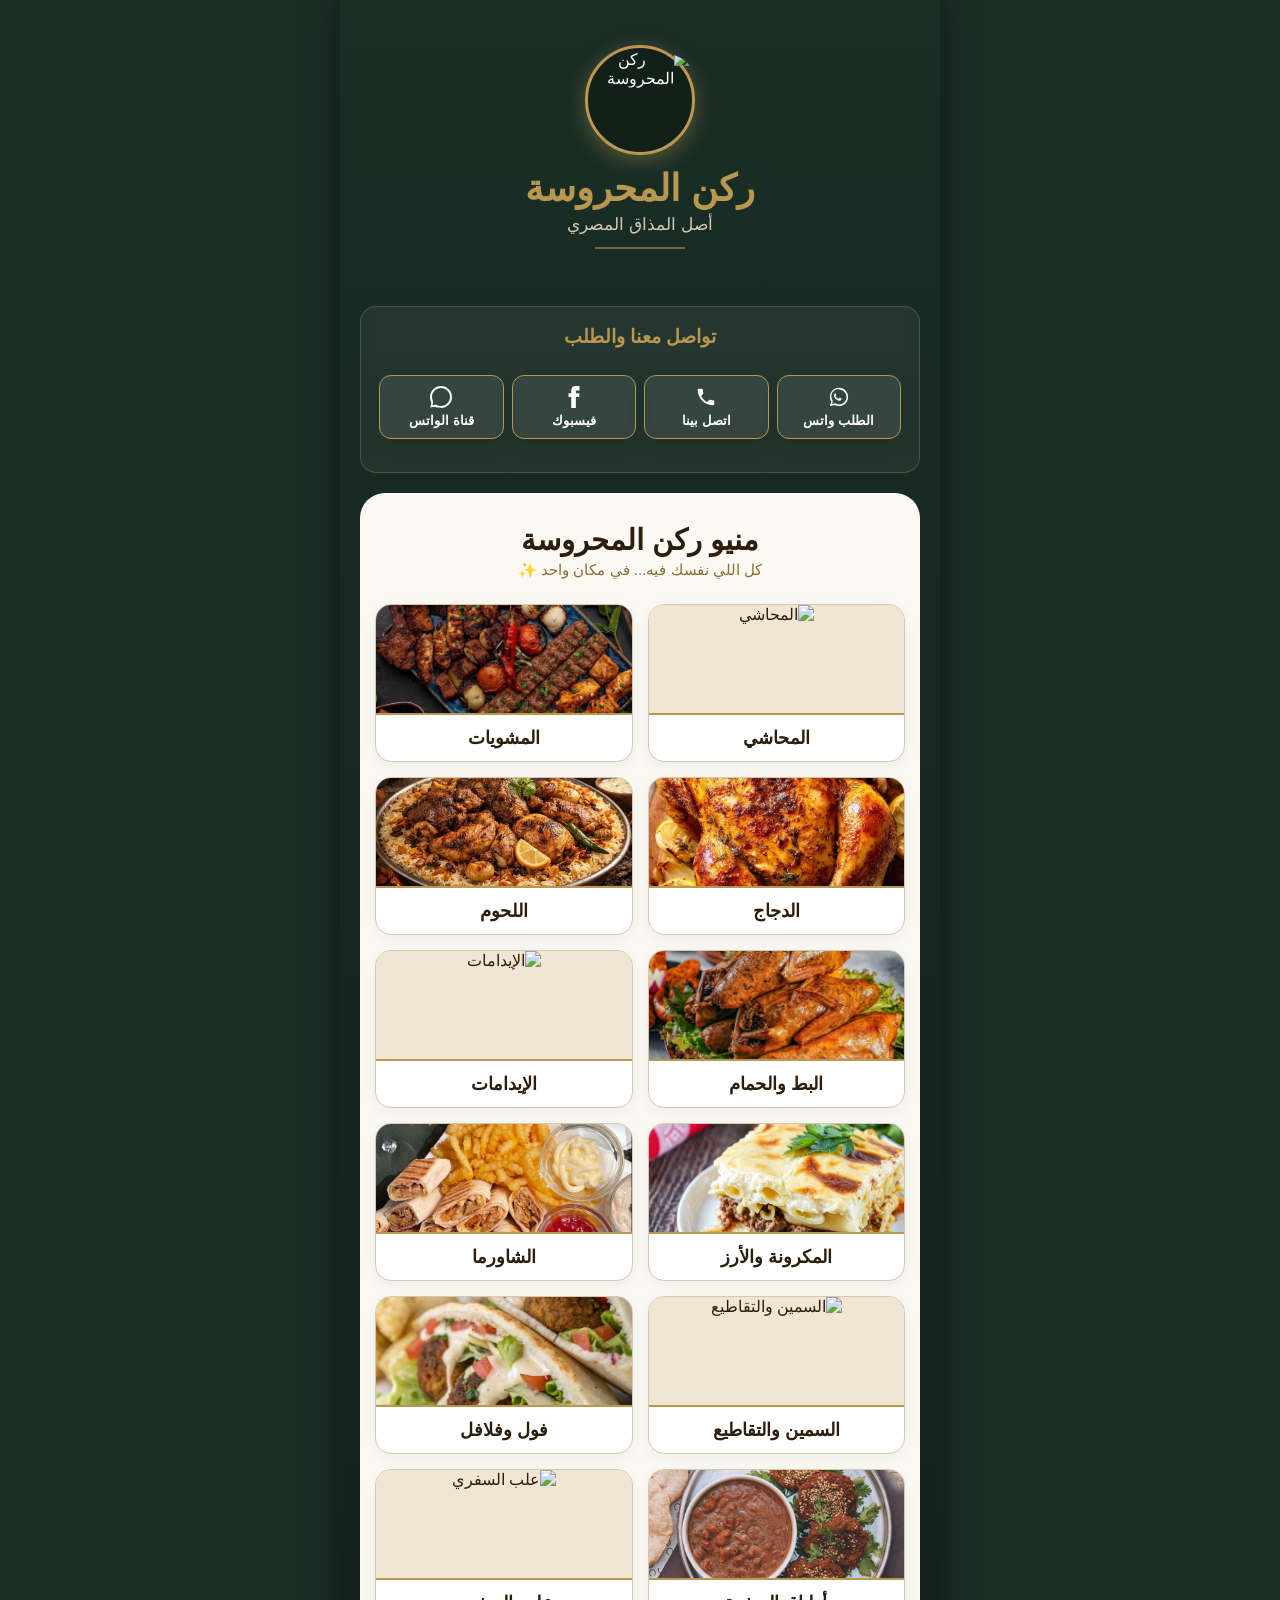
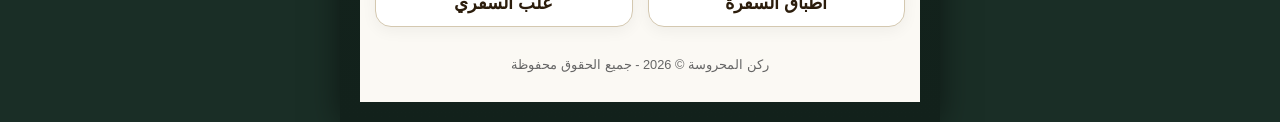
==== index.html @ 1aecfe19 "update home page to gird card layout with clear images" ====
<!DOCTYPE html>
<html lang="ar" dir="rtl">
<head>
    <meta charset="UTF-8">
    <meta name="viewport" content="width=device-width, initial-scale=1.0">
    <title>ركن المحروسة | أصل المذاق المصري</title>
    <link rel="stylesheet" href="style.css">
    <style>
        :root {
            --primary-color: #1a2e26;
            --gold-color: #b89750;
            --bg-cream: #fbf9f4;
            --text-dark: #2c1d0c;
        }

        body {
            background-color: var(--primary-color);
            color: #fff;
            font-family: 'Cairo', sans-serif;
            margin: 0;
            padding: 0;
            text-align: center;
        }

        .home-container {
            max-width: 600px;
            margin: 0 auto;
            padding: 20px;
            background: linear-gradient(180deg, #1a2e26 0%, #12211b 100%);
            min-height: 100vh;
            box-shadow: 0 0 30px rgba(0,0,0,0.5);
        }

        .hero-section {
            padding: 25px 20px;
        }

        .logo-frame {
            width: 110px;
            height: 110px;
            margin: 0 auto 12px;
            border-radius: 50%;
            border: 3px solid var(--gold-color);
            padding: 2px;
            box-shadow: 0 5px 20px rgba(184, 151, 80, 0.4);
            background: #112019;
        }

            .logo-frame img {
                width: 100%;
                height: 100%;
                border-radius: 50%;
                object-fit: cover;
            }

        .restaurant-name {
            font-size: 2.3rem;
            color: var(--gold-color);
            margin: 8px 0 4px;
            font-weight: bold;
        }

        .restaurant-slogan {
            font-size: 1.05rem;
            color: #d4c8b0;
            margin-bottom: 12px;
        }

        .divider {
            width: 90px;
            height: 2px;
            background: var(--gold-color);
            margin: 12px auto;
            opacity: 0.6;
        }

        /* صندوق التواصل */
        .contact-section {
            background: rgba(255, 255, 255, 0.05);
            border: 1px solid rgba(184, 151, 80, 0.3);
            border-radius: 16px;
            padding: 18px;
            margin: 20px 0;
            backdrop-filter: blur(5px);
        }

        .section-heading {
            font-size: 1.2rem;
            color: var(--gold-color);
            margin-bottom: 12px;
            font-weight: bold;
        }

        .contact-grid {
            display: grid;
            grid-template-columns: repeat(4, 1fr);
            gap: 8px;
        }

        .contact-btn {
            background: rgba(255, 255, 255, 0.08);
            border: 1px solid var(--gold-color);
            border-radius: 12px;
            padding: 10px 4px;
            color: #fff;
            text-decoration: none;
            font-size: 0.8rem;
            transition: all 0.3s ease;
            display: flex;
            flex-direction: column;
            align-items: center;
            gap: 5px;
        }

            .contact-btn:hover {
                background: var(--gold-color);
                color: #1a2e26;
                transform: translateY(-3px);
            }

            .contact-btn svg {
                width: 22px;
                height: 22px;
                fill: currentColor;
            }

        /* حاوية الأقسام الفخمة (شبكة مربعات بارزة) */
        .menu-sections-container {
            background: var(--bg-cream);
            border-radius: 25px 25px 0 0;
            padding: 30px 15px;
            color: var(--text-dark);
            margin-top: 15px;
        }

        .menu-main-title {
            font-size: 1.8rem;
            color: var(--text-dark);
            margin-bottom: 4px;
            font-weight: bold;
        }

        .menu-subtitle {
            font-size: 0.95rem;
            color: #8c6d33;
            margin-bottom: 25px;
        }

        .categories-grid {
            display: grid;
            grid-template-columns: repeat(2, 1fr); /* مربعات بجانب بعضها لتبدو فاخرة */
            gap: 15px;
        }

        .category-card {
            background: #fff;
            border: 1px solid #d4c8b0;
            border-radius: 16px;
            overflow: hidden;
            text-decoration: none;
            color: var(--text-dark);
            transition: all 0.3s ease;
            box-shadow: 0 4px 15px rgba(0,0,0,0.05);
            display: flex;
            flex-direction: column;
            align-items: center;
            text-align: center;
            padding-bottom: 12px;
        }

            .category-card:hover {
                border-color: var(--gold-color);
                transform: translateY(-5px);
                box-shadow: 0 8px 25px rgba(184, 151, 80, 0.25);
            }

        .cat-img-box {
            width: 100%;
            height: 110px;
            overflow: hidden;
            background: #f0e6d2;
            border-bottom: 2px solid var(--gold-color);
        }

            .cat-img-box img {
                width: 100%;
                height: 100%;
                object-fit: cover;
                transition: transform 0.5s ease;
            }

        .category-card:hover .cat-img-box img {
            transform: scale(1.08);
        }

        .cat-title {
            font-size: 1.15rem;
            font-weight: bold;
            color: var(--text-dark);
            margin-top: 12px;
        }

        .footer-note {
            margin-top: 30px;
            font-size: 0.8rem;
            color: #666;
        }
    </style>
</head>
<body>

    <div class="home-container">

        <!-- الهيدر والشعار -->
        <div class="hero-section">
            <div class="logo-frame">
                <img src="logo.png" alt="ركن المحروسة">
            </div>
            <h1 class="restaurant-name">ركن المحروسة</h1>
            <div class="restaurant-slogan">أصل المذاق المصري</div>
            <div class="divider"></div>
        </div>

        <!-- صندوق التواصل السريع -->
        <div class="contact-section">
            <div class="section-heading">تواصل معنا والطلب</div>
            <div class="contact-grid">
                <a href="https://wa.me/message/B2Y74745ZTNOP1" target="_blank" class="contact-btn">
                    <svg viewBox="0 0 24 24"><path d="M12.04 2c-5.46 0-9.91 4.45-9.91 9.91 0 1.75.46 3.45 1.32 4.95L2 22l5.25-1.38c1.45.79 3.08 1.21 4.79 1.21 5.46 0 9.91-4.45 9.91-9.91 0-2.65-1.03-5.14-2.9-7.01-1.87-1.87-4.36-2.9-7.01-2.9zm0 1.83c2.18 0 4.23.85 5.77 2.39 1.54 1.54 2.39 3.59 2.39 5.77 0 4.5-3.66 8.16-8.16 8.16-1.51 0-2.95-.42-4.21-1.22l-.3-.19-3.12.82.83-3.04-.2-.31c-.93-1.45-1.42-3.15-1.42-4.9 0-4.5 3.66-8.16 8.16-8.16zm-4.31 4.58c-.17 0-.37.06-.56.25-.19.19-.72.7-.72 1.7 0 1 .73 1.96.83 2.1.1.14 1.42 2.18 3.46 3.06.48.21.86.34 1.15.44.49.16.94.14 1.3-.02.4-.17 1.28-.52 1.46-1.03.18-.51.18-.94.13-1.03-.05-.09-.19-.14-.4-.25-.21-.11-1.28-.63-1.48-.7-.2-.07-.35-.11-.5.11-.15.22-.57.7-.7.84-.13.14-.26.16-.47.05-.21-.11-.89-.33-1.7-1.05-.63-.56-1.05-1.25-1.18-1.46-.13-.21-.01-.33.09-.44.1-.1.22-.26.33-.39.11-.13.15-.22.22-.37.07-.15.03-.28-.02-.39-.05-.11-.56-1.35-.77-1.85-.2-.48-.4-.42-.56-.43h-.48z" /></svg>
                    <span>الطلب واتس</span>
                </a>

                <a href="tel:0502287453" class="contact-btn">
                    <svg viewBox="0 0 24 24"><path d="M6.62 10.79c1.44 2.83 3.76 5.14 6.59 6.59l2.2-2.2c.27-.27.67-.36 1.02-.24 1.12.37 2.33.57 3.57.57.55 0 1 .45 1 1V20c0 .55-.45 1-1 1-9.39 0-17-7.61-17-17 0-.55.45-1 1-1h3.5c.55 0 1 .45 1 1 0 1.25.2 2.45.57 3.57.11.35.03.74-.25 1.02l-2.2 2.2z" /></svg>
                    <span>اتصل بينا</span>
                </a>

                <a href="https://www.facebook.com/share/1LvhrGYe6F/?mibextid=wwXIfr" target="_blank" class="contact-btn">
                    <svg viewBox="0 0 24 24"><path d="M9 8H6v4h3v12h5V12h3.642L18 8h-4V6.333C14 5.37 14.5 5 15.5 5H18V0h-3.808C10.59 0 9 1.581 9 4.75V8z" /></svg>
                    <span>فيسبوك</span>
                </a>

                <a href="https://whatsapp.com/channel/0029VbDDywJ90x2rEu2bOx0m" target="_blank" class="contact-btn">
                    <svg viewBox="0 0 24 24"><path d="M12 0C5.373 0 0 5.373 0 12c0 2.126.554 4.119 1.521 5.85L.416 23.584l5.887-1.139C1.933 23.473 14.167 24 12 24c6.627 0 12-5.373 12-12S18.627 0 12 0zm0 21.818c-1.859 0-3.606-.505-5.111-1.385l-.367-.217-3.759.727.731-3.665-.238-.378C2.69 15.39 2.182 13.74 2.182 12c0-5.422 4.414-9.836 9.836-9.836 5.422 0 9.836 4.414 9.836 9.836 0 5.422-4.414 9.818-9.836 9.818z" /></svg>
                    <span>قناة الواتس</span>
                </a>
            </div>
        </div>

        <!-- شبكة الأقسام الفخمة بالمربعات والصور الواضحة -->
        <div class="menu-sections-container">
            <h2 class="menu-main-title">منيو ركن المحروسة</h2>
            <div class="menu-subtitle">كل اللي نفسك فيه... في مكان واحد ✨</div>

            <div class="categories-grid">
                <a href="mahshy.html" class="category-card">
                    <div class="cat-img-box"><img src="mahshy.png" alt="المحاشي"></div>
                    <div class="cat-title">المحاشي</div>
                </a>

                <a href="mashwyat.html" class="category-card">
                    <div class="cat-img-box"><img src="mashwyat.JPG" alt="المشويات"></div>
                    <div class="cat-title">المشويات</div>
                </a>

                <a href="fakhfakhina.html" class="category-card">
                    <div class="cat-img-box"><img src="dajaj.JPG" alt="الدجاج"></div>
                    <div class="cat-title">الدجاج</div>
                </a>

                <a href="le7om.html" class="category-card">
                    <div class="cat-img-box"><img src="le7om.JPG" alt="اللحوم"></div>
                    <div class="cat-title">اللحوم</div>
                </a>

                <a href="bat-hamam.html" class="category-card">
                    <div class="cat-img-box"><img src="bat-hamam.JPG" alt="البط والحمام"></div>
                    <div class="cat-title">البط والحمام</div>
                </a>

                <a href="safary.html" class="category-card">
                    <div class="cat-img-box"><img src="safary.png" alt="الإيدامات"></div>
                    <div class="cat-title">الإيدامات</div>
                </a>

                <a href="makrona.html" class="category-card">
                    <div class="cat-img-box"><img src="makrona.JPG" alt="المكرونة والأرز"></div>
                    <div class="cat-title">المكرونة والأرز</div>
                </a>

                <a href="shawarma.html" class="category-card">
                    <div class="cat-img-box"><img src="shawarma.JPG" alt="الشاورما"></div>
                    <div class="cat-title">الشاورما</div>
                </a>

                <a href="samien.html" class="category-card">
                    <div class="cat-img-box"><img src="sameen.png" alt="السمين والتقاطيع"></div>
                    <div class="cat-title">السمين والتقاطيع</div>
                </a>

                <a href="foul.html" class="category-card">
                    <div class="cat-img-box"><img src="foul-falafel.JPG" alt="فول وفلافل"></div>
                    <div class="cat-title">فول وفلافل</div>
                </a>

                <a href="sofra.html" class="category-card">
                    <div class="cat-img-box"><img src="sofra.JPG" alt="أطباق السفرة"></div>
                    <div class="cat-title">أطباق السفرة</div>
                </a>

                <a href="safary.html" class="category-card">
                    <div class="cat-img-box"><img src="safary.png" alt="علب السفري"></div>
                    <div class="cat-title">علب السفري</div>
                </a>
            </div>

            <div class="footer-note">
                ركن المحروسة © 2026 - جميع الحقوق محفوظة
            </div>
        </div>

    </div>

</body>
</html>
---- style.css ----
:root{
    --green:#14352d;
    --gold:#b17820;
    --white:#ffffff;
    --cream:#f8f4ec;
}

*{
    margin:0;
    padding:0;
    box-sizing:border-box;
    font-family:Tahoma,sans-serif;
}
body{
    background:var(--cream);
    color:#333;
}

/* ===== Header ===== */

header{
    position:relative;
    height:420px;
    overflow:hidden;
    text-align:center;
}

.header-bg{
    width:100%;
    height:100%;
    object-fit:cover;
    opacity:.28;
    display:block;
}

.overlay{
    position:absolute;
    top:0;
    left:0;
    width:100%;
    height:100%;
    background:var(--green);
    opacity:.88;
}

.header-content{
    position:absolute;
    top:50%;
    left:50%;
    transform:translate(-50%,-50%);
    width:90%;
    z-index:2;
}

.logo{
    width:120px;
    height:120px;
    border-radius:50%;
    border:5px solid white;
    object-fit:cover;
    margin:auto;
    display:block;
    margin-bottom:20px;
    box-shadow:0 10px 30px rgba(0,0,0,.35);
}

header h1{
    font-size:60px;
    color:#c8912f;
    margin:10px 0;
}

header p{
    font-size:28px;
    color:#fff;
}

.gold-line{
    width:120px;
    height:5px;
    background:#c8912f;
    margin:20px auto 0;
    border-radius:20px;
}
.header-phone{
    margin-top:14px;
    color:#fff;
    font-size:15px;
    font-weight:400;
    letter-spacing:2px;
    opacity:.85;
}
/* ===== العنوان ===== */

.title{
    margin:40px 0;
    text-align:center;
}

.title h2{
    font-size:35px;
    color:#8a5a16;
}
.subtitle{
    text-align:center;
    font-size:22px;
    color:#666;
    margin-top:10px;
    margin-bottom:35px;
    font-weight:500;
}
/* ===== الكروت ===== */

.categories{

    display:grid;

    grid-template-columns:
    repeat(auto-fit,minmax(250px,1fr));

    gap:30px;

    padding:30px;

}

.card{
    background:var(--white);
    border-radius:22px;
    overflow:hidden;
    box-shadow:0 10px 25px rgba(0,0,0,.12);
    border:1.5px solid rgba(177,120,32,.25);
    transition:.35s;
}

.card:hover{
    transform:translateY(-8px);
    box-shadow:0 18px 35px rgba(0,0,0,.18);
    border:1.5px solid var(--gold);
}
.card img{
    width:100%;
    height:230px;
    object-fit:cover;
    transition:.4s;
}
.card:hover img{
    transform:scale(1.08);
}

.card a{

    text-decoration:none;

    color:black;

}

.card span{
    display:block;
    padding:18px 15px 22px;
    text-align:center;
    font-size:30px;
    font-weight:bold;
    color:var(--gold);
    position:relative;
}

.card span::before{
    content:"";
    display:block;
    width:70px;
    height:3px;
    background:var(--gold);
    margin:0 auto 15px;
    border-radius:50px;
}
/* ===== صفحات الأصناف ===== */

.menu-page{

    max-width:900px;

    margin:auto;

    padding:40px 20px;

}

.menu-page h1{

    text-align:center;

    font-size:50px;

    color:#8a5a16;

    margin-bottom:15px;

}

.menu-page h2{

    text-align:center;

    margin-bottom:30px;

    color:#444;

    font-size:22px;

}

.menu-list li{
    list-style:none;
    display:flex;
    justify-content:space-between;
    align-items:center;
    padding:18px 8px;
    border-bottom:1px solid #ececec;
}
.menu-list li{

    list-style:none;

    padding:15px;

    font-size:26px;

    border-bottom:1px solid #eee;

}

.menu-list li:last-child{

    border:none;

}

.back{
    display:block;
    width:fit-content;
    margin:40px auto 0;
    padding:12px 25px;
    background:#8a5a16;
    color:white;
    border-radius:10px;
    text-decoration:none;
    font-size:22px;
}
.gold-line{
    width:120px;
    height:3px;
    background:var(--gold);
    margin:25px auto 35px;
    border-radius:50px;
}
.card img{
    transition:0.4s;
}

.card:hover img{
    transform:scale(1.08);
}
.contact-box{
    width:90%;
    max-width:500px;
    margin:40px auto;
    text-align:center;
}

.contact-box h3{
    color:var(--gold);
    font-size:20px;
    margin-bottom:18px;
    font-weight:600;
}

.contact-btn{
    display:block;
    text-decoration:none;
    background:#fff;
    color:var(--green);
    padding:16px;
    margin:15px 0;
    border-radius:50px;
    font-size:22px;
    font-weight:bold;
    box-shadow:0 8px 18px rgba(0,0,0,.12);
    transition:.3s;
}

.contact-btn:hover{
    background:var(--gold);
    color:#fff;
    transform:translateY(-3px);
}
.social-links{
    display:flex;
    justify-content:center;
    align-items:flex-start;
    gap:18px;
    margin-top:30px;
}

.social-item{
    width:65px;
    text-align:center;
    display:flex;
    flex-direction:column;
    align-items:center;
}

.icon{
    width:44px;
height:44px;
    border-radius:50%;
    background:#fff;
    display:flex;
    justify-content:center;
    align-items:center;
    font-size:20px;
    box-shadow:0 6px 15px rgba(0,0,0,.12);
    transition:.3s;
}
.icon:hover{
    background:var(--gold);
    color:var(--white);
    transform:translateY(-5px);
}

.social-item span{
    display:block;
    margin-top:6px;
    font-size:12px;
    font-weight:600;
    color:var(--green);
    line-height:1.3;
}
.phone-number{
    margin-top:35px;
    font-size:28px;
    font-weight:bold;
    color:var(--gold)
}
.phone-icon{
    color:#b17820;
}

.whatsapp-icon{
    color:#25D366;
}

.facebook-icon{
    color:#1877F2;
}
a{
    text-decoration:none;
    color:inherit;
}

a:visited{
    color:inherit;
}

a:hover{
    color:inherit;
}
.page-banner{
    position:relative;
    width:100%;
    height:260px;
    border-radius:25px;
    overflow:hidden;
    margin-bottom:35px;
    box-shadow:0 10px 25px rgba(0,0,0,.18);
}

.page-banner img{
    width:100%;
    height:100%;
    object-fit:cover;
}

.page-banner::after{
    content:"";
    position:absolute;
    inset:0;
    background:rgba(20,53,45,.35);
}

.banner-title{
    position:absolute;
    bottom:20px;
    right:25px;
    z-index:2;
}

.banner-title h1{
    color:#fff;
    font-size:42px;
    margin:0;
    text-shadow:0 3px 10px rgba(0,0,0,.5);
}
.item-name{
    font-size:24px;
    font-weight:600;
    color:var(--green);
}

.item-price{
    font-size:22px;
    font-weight:bold;
    color:var(--gold);
    min-width:60px;
    text-align:left;
}
.menu-title{
    text-align:center;
    font-size:42px;
    color:var(--gold);
    margin:30px 0;
    font-weight:bold;
}
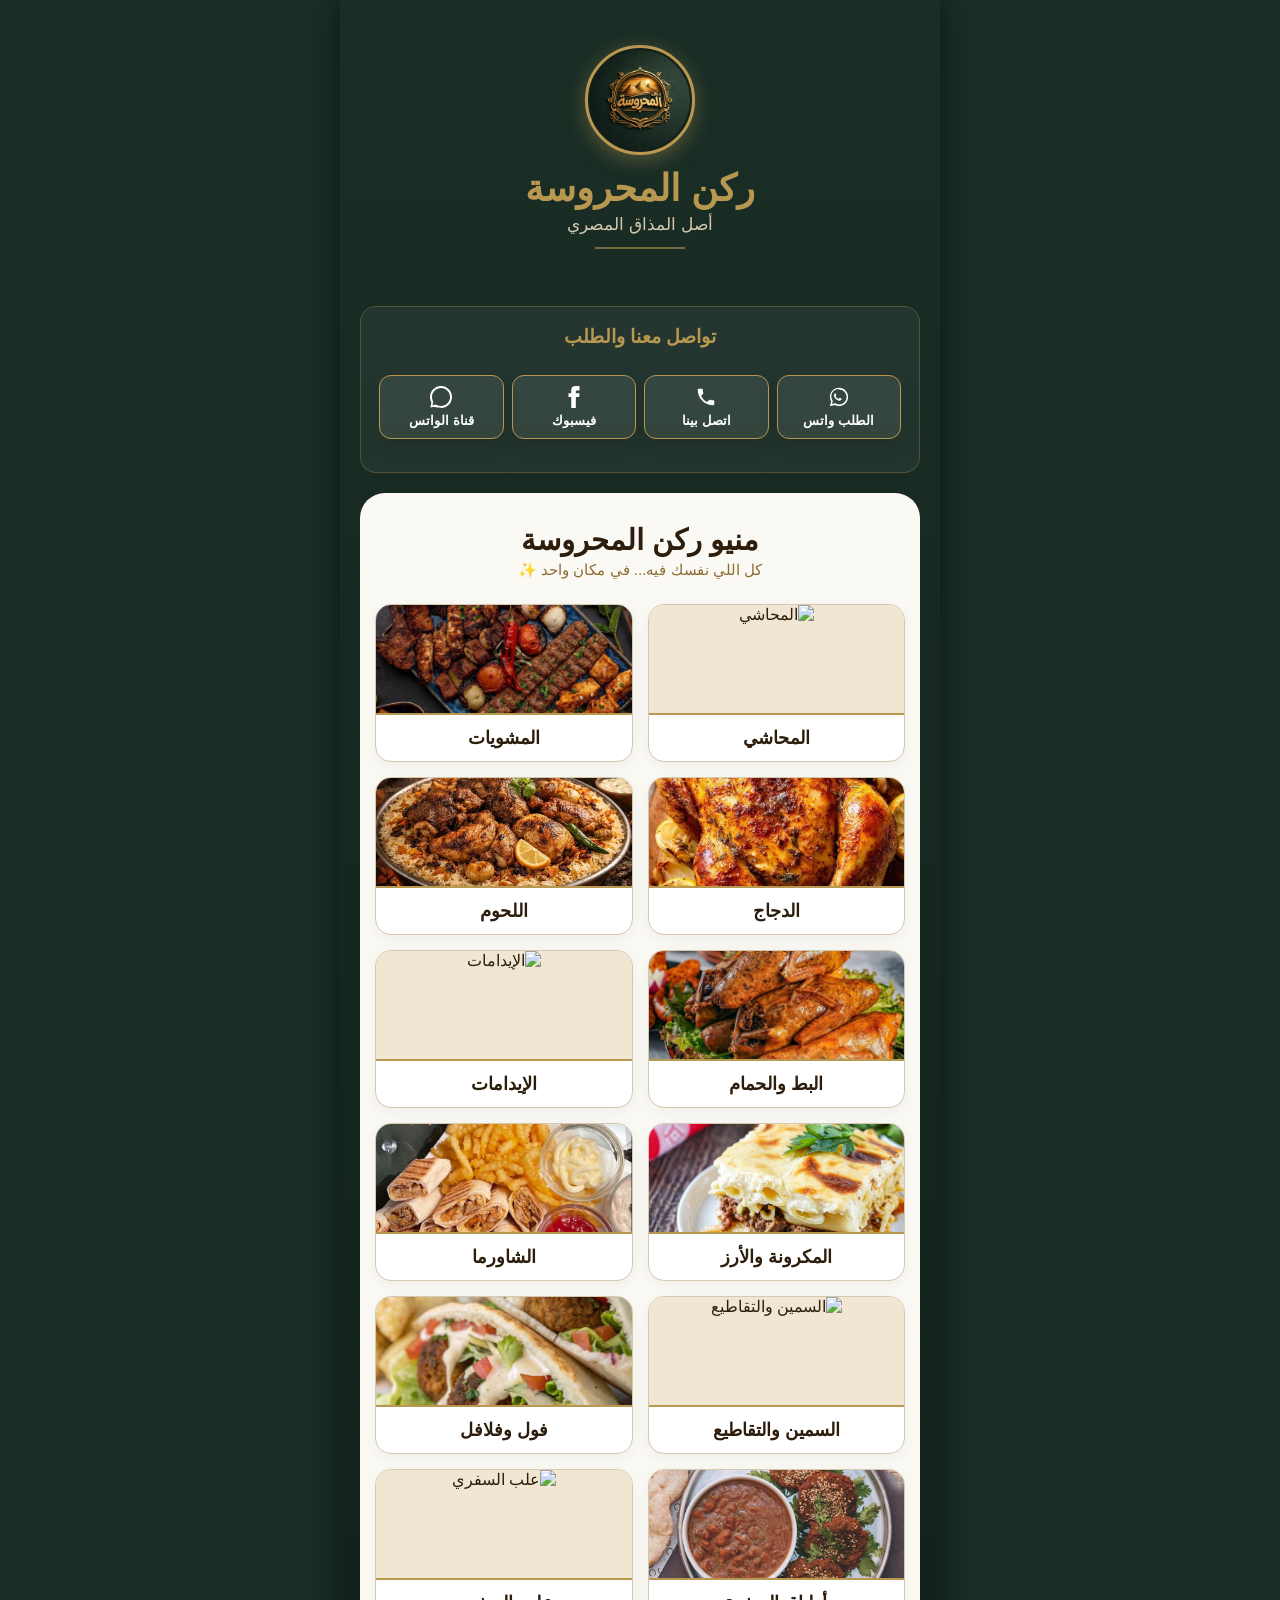
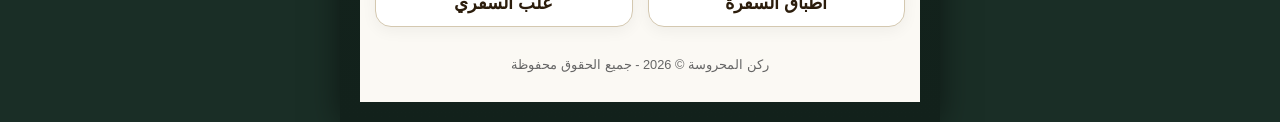
==== commit 40965479: "update" ====
--- a/index.html
+++ b/index.html
@@ -214,7 +214,7 @@
         <!-- الهيدر والشعار -->
         <div class="hero-section">
             <div class="logo-frame">
-                <img src="logo.png" alt="ركن المحروسة">
+                <img src="logo.JPG" alt="ركن المحروسة">
             </div>
             <h1 class="restaurant-name">ركن المحروسة</h1>
             <div class="restaurant-slogan">أصل المذاق المصري</div>
@@ -263,7 +263,7 @@
                     <div class="cat-title">المشويات</div>
                 </a>
 
-                <a href="fakhfakhina.html" class="category-card">
+                <a href="dagag.html" class="category-card">
                     <div class="cat-img-box"><img src="dajaj.JPG" alt="الدجاج"></div>
                     <div class="cat-title">الدجاج</div>
                 </a>
@@ -293,12 +293,12 @@
                     <div class="cat-title">الشاورما</div>
                 </a>
 
-                <a href="samien.html" class="category-card">
+                <a href="sameen.html" class="category-card">
                     <div class="cat-img-box"><img src="sameen.png" alt="السمين والتقاطيع"></div>
                     <div class="cat-title">السمين والتقاطيع</div>
                 </a>
 
-                <a href="foul.html" class="category-card">
+                <a href="foul-flafel.html" class="category-card">
                     <div class="cat-img-box"><img src="foul-falafel.JPG" alt="فول وفلافل"></div>
                     <div class="cat-title">فول وفلافل</div>
                 </a>
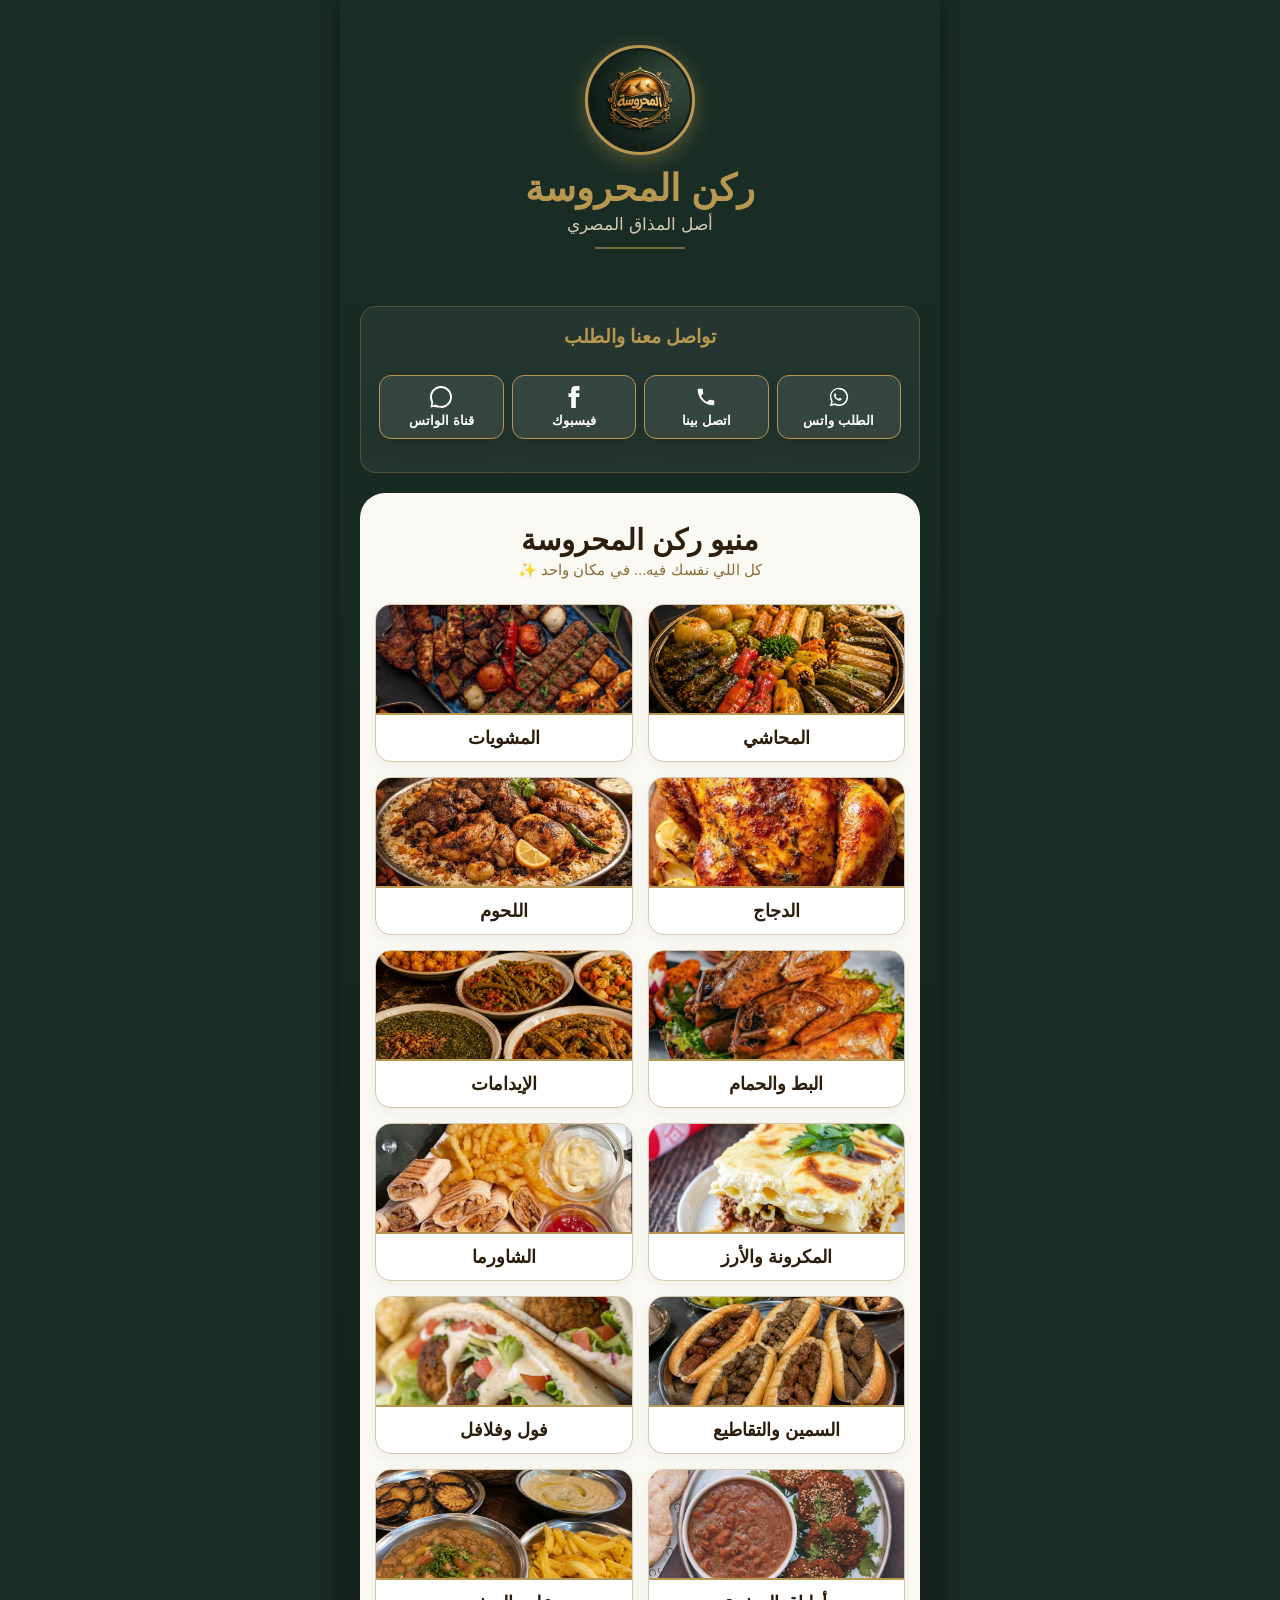
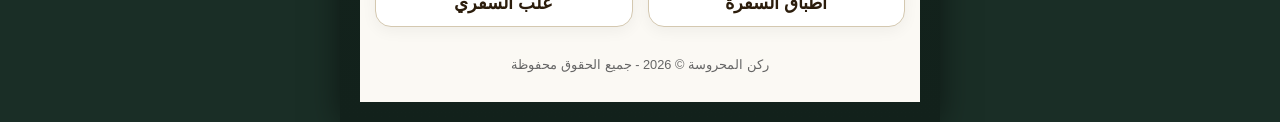
==== commit f6181cf3: "update" ====
--- a/index.html
+++ b/index.html
@@ -124,7 +124,7 @@
                 fill: currentColor;
             }
 
-        /* حاوية الأقسام الفخمة (شبكة مربعات بارزة) */
+        /* حاوية الأقسام الفخمة */
         .menu-sections-container {
             background: var(--bg-cream);
             border-radius: 25px 25px 0 0;
@@ -148,7 +148,7 @@
 
         .categories-grid {
             display: grid;
-            grid-template-columns: repeat(2, 1fr); /* مربعات بجانب بعضها لتبدو فاخرة */
+            grid-template-columns: repeat(2, 1fr);
             gap: 15px;
         }
 
@@ -247,14 +247,14 @@
             </div>
         </div>
 
-        <!-- شبكة الأقسام الفخمة بالمربعات والصور الواضحة -->
+        <!-- شبكة الأقسام الفخمة -->
         <div class="menu-sections-container">
             <h2 class="menu-main-title">منيو ركن المحروسة</h2>
             <div class="menu-subtitle">كل اللي نفسك فيه... في مكان واحد ✨</div>
 
             <div class="categories-grid">
                 <a href="mahshy.html" class="category-card">
-                    <div class="cat-img-box"><img src="mahshy.png" alt="المحاشي"></div>
+                    <div class="cat-img-box"><img src="mahshy.PNG" alt="المحاشي"></div>
                     <div class="cat-title">المحاشي</div>
                 </a>
 
@@ -263,7 +263,7 @@
                     <div class="cat-title">المشويات</div>
                 </a>
 
-                <a href="dagag.html" class="category-card">
+                <a href="dajaj.html" class="category-card">
                     <div class="cat-img-box"><img src="dajaj.JPG" alt="الدجاج"></div>
                     <div class="cat-title">الدجاج</div>
                 </a>
@@ -278,8 +278,9 @@
                     <div class="cat-title">البط والحمام</div>
                 </a>
 
-                <a href="safary.html" class="category-card">
-                    <div class="cat-img-box"><img src="safary.png" alt="الإيدامات"></div>
+                <!-- قسم الإيدامات المربوط بملفه الصحيح -->
+                <a href="edamat.html" class="category-card">
+                    <div class="cat-img-box"><img src="edamat.PNG" alt="الإيدامات"></div>
                     <div class="cat-title">الإيدامات</div>
                 </a>
 
@@ -294,11 +295,11 @@
                 </a>
 
                 <a href="sameen.html" class="category-card">
-                    <div class="cat-img-box"><img src="sameen.png" alt="السمين والتقاطيع"></div>
+                    <div class="cat-img-box"><img src="sameen.PNG" alt="السمين والتقاطيع"></div>
                     <div class="cat-title">السمين والتقاطيع</div>
                 </a>
 
-                <a href="foul-flafel.html" class="category-card">
+                <a href="foul-falafel.html" class="category-card">
                     <div class="cat-img-box"><img src="foul-falafel.JPG" alt="فول وفلافل"></div>
                     <div class="cat-title">فول وفلافل</div>
                 </a>
@@ -309,7 +310,7 @@
                 </a>
 
                 <a href="safary.html" class="category-card">
-                    <div class="cat-img-box"><img src="safary.png" alt="علب السفري"></div>
+                    <div class="cat-img-box"><img src="safary.PNG" alt="علب السفري"></div>
                     <div class="cat-title">علب السفري</div>
                 </a>
             </div>
